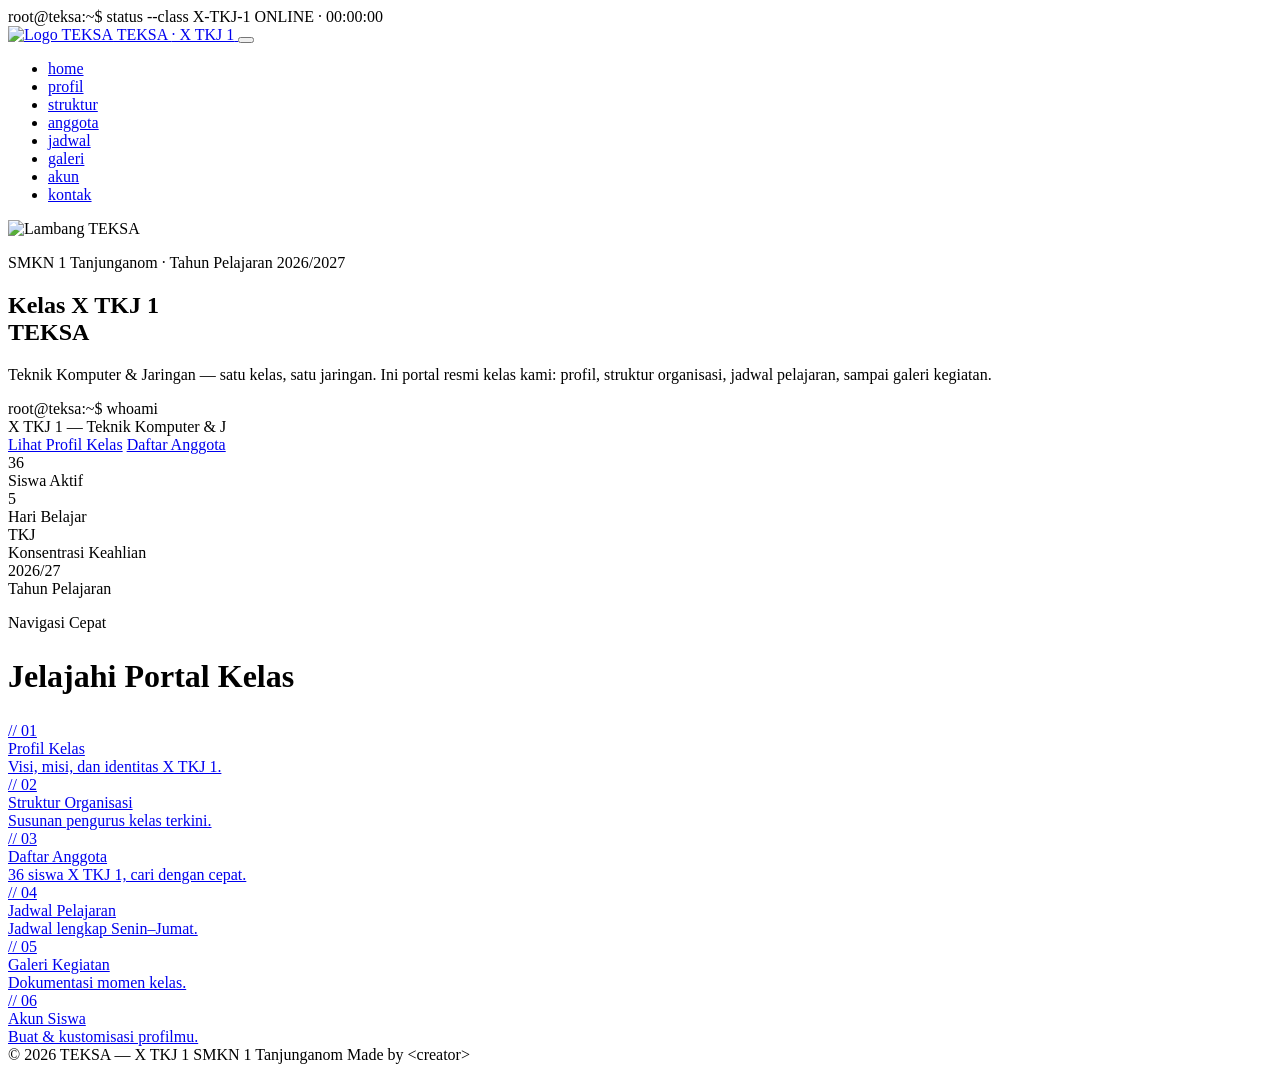
==== index.html @ 89ef9c3f "Add files via upload" ====
<!DOCTYPE html>
<html lang="id">
<head>
  <meta charset="UTF-8">
  <meta name="viewport" content="width=device-width, initial-scale=1.0">
  <title>TEKSA — X TKJ 1</title>
  <meta name="description" content="Situs resmi kelas X TKJ 1 (TEKSA) SMKN 1 Tanjunganom.">
  <link rel="icon" href="assets/logo.png">
  <link rel="stylesheet" href="css/style.css">
  <link rel="stylesheet" href="css/home.css">
</head>
<body>

  <div class="statusbar">
    <div class="statusbar__inner">
      <span class="statusbar__prompt">root@teksa:~$ status --class X-TKJ-1</span>
      <span class="statusbar__ping"><span class="statusbar__dot"></span> ONLINE · <span data-clock>00:00:00</span></span>
    </div>
  </div>

  <nav class="navbar">
    <div class="navbar__inner">
      <a href="index.html" class="navbar__brand">
        <img src="assets/logo.png" alt="Logo TEKSA">
        TEKSA <span>· X TKJ 1</span>
      </a>
      <button class="navbar__toggle" aria-label="Buka menu" aria-expanded="false">
        <span></span><span></span><span></span>
      </button>
      <ul class="navbar__links">
        <li><a href="index.html" class="navbar__link">home</a></li>
        <li><a href="profil.html" class="navbar__link">profil</a></li>
        <li><a href="struktur.html" class="navbar__link">struktur</a></li>
        <li><a href="anggota.html" class="navbar__link">anggota</a></li>
        <li><a href="jadwal.html" class="navbar__link">jadwal</a></li>
        <li><a href="galeri.html" class="navbar__link">galeri</a></li>
        <li><a href="akun.html" class="navbar__link">akun</a></li>
        <li><a href="kontak.html" class="navbar__link">kontak</a></li>
      </ul>
    </div>
  </nav>

  <main>
    <section class="hero container">
      <img src="assets/logo.png" alt="Lambang TEKSA" class="hero__shield">
      <p class="eyebrow">SMKN 1 Tanjunganom · Tahun Pelajaran 2026/2027</p>
      <h1 class="hero__title">Kelas <span class="accent">X TKJ 1</span><br>TEKSA</h1>
      <p class="page-sub mt-16">Teknik Komputer &amp; Jaringan — satu kelas, satu jaringan. Ini portal resmi kelas kami: profil, struktur organisasi, jadwal pelajaran, sampai galeri kegiatan.</p>

      <div class="hero__terminal">
        <div class="hero__terminal-bar">
          <span class="hero__terminal-dot"></span>
          <span class="hero__terminal-dot"></span>
          <span class="hero__terminal-dot"></span>
        </div>
        <div class="hero__terminal-body" id="typedTerminal"></div>
      </div>

      <div class="hero__actions btn-row">
        <a href="profil.html" class="btn btn--primary">Lihat Profil Kelas</a>
        <a href="anggota.html" class="btn">Daftar Anggota</a>
      </div>
    </section>

    <section class="stats container">
      <div class="stats__grid">
        <div class="stat">
          <div class="stat__value">36</div>
          <div class="stat__label">Siswa Aktif</div>
        </div>
        <div class="stat">
          <div class="stat__value">5</div>
          <div class="stat__label">Hari Belajar</div>
        </div>
        <div class="stat">
          <div class="stat__value">TKJ</div>
          <div class="stat__label">Konsentrasi Keahlian</div>
        </div>
        <div class="stat">
          <div class="stat__value">2026/27</div>
          <div class="stat__label">Tahun Pelajaran</div>
        </div>
      </div>
    </section>

    <section class="section container">
      <div class="section-head">
        <p class="eyebrow">Navigasi Cepat</p>
        <h2 class="page-title" style="font-size: clamp(24px, 4vw, 32px);">Jelajahi Portal Kelas</h2>
      </div>
      <div class="quicklinks">
        <a href="profil.html" class="panel panel--interactive quicklink">
          <div class="quicklink__icon">// 01</div>
          <div class="quicklink__title">Profil Kelas</div>
          <div class="quicklink__desc">Visi, misi, dan identitas X TKJ 1.</div>
        </a>
        <a href="struktur.html" class="panel panel--interactive quicklink">
          <div class="quicklink__icon">// 02</div>
          <div class="quicklink__title">Struktur Organisasi</div>
          <div class="quicklink__desc">Susunan pengurus kelas terkini.</div>
        </a>
        <a href="anggota.html" class="panel panel--interactive quicklink">
          <div class="quicklink__icon">// 03</div>
          <div class="quicklink__title">Daftar Anggota</div>
          <div class="quicklink__desc">36 siswa X TKJ 1, cari dengan cepat.</div>
        </a>
        <a href="jadwal.html" class="panel panel--interactive quicklink">
          <div class="quicklink__icon">// 04</div>
          <div class="quicklink__title">Jadwal Pelajaran</div>
          <div class="quicklink__desc">Jadwal lengkap Senin–Jumat.</div>
        </a>
        <a href="galeri.html" class="panel panel--interactive quicklink">
          <div class="quicklink__icon">// 05</div>
          <div class="quicklink__title">Galeri Kegiatan</div>
          <div class="quicklink__desc">Dokumentasi momen kelas.</div>
        </a>
        <a href="akun.html" class="panel panel--interactive quicklink">
          <div class="quicklink__icon">// 06</div>
          <div class="quicklink__title">Akun Siswa</div>
          <div class="quicklink__desc">Buat &amp; kustomisasi profilmu.</div>
        </a>
      </div>
    </section>
  </main>

  <footer class="footer">
    <div class="footer__inner">
      <span>&copy; 2026 TEKSA — X TKJ 1 SMKN 1 Tanjunganom</span>
      <span>Made by <span class="footer__creator">&lt;creator&gt;</span></span>
    </div>
  </footer>

  <script src="js/main.js"></script>
  <script>
    // Typing effect terminal hero
    const lines = [
      { prompt: 'root@teksa:~$ ', text: 'whoami' },
      { prompt: '', text: 'X TKJ 1 — Teknik Komputer & Jaringan' },
      { prompt: 'root@teksa:~$ ', text: 'ping kekompakan.kelas' },
      { prompt: '', text: '36 siswa terhubung. 0% packet loss.' },
    ];
    const el = document.getElementById('typedTerminal');
    let li = 0, ci = 0;

    function typeLine() {
      if (li >= lines.length) return;
      const current = lines[li];
      const div = document.createElement('div');
      div.className = 'line';
      const promptSpan = document.createElement('span');
      promptSpan.className = 'prompt';
      promptSpan.textContent = current.prompt;
      const typedSpan = document.createElement('span');
      typedSpan.className = 'typed';
      div.appendChild(promptSpan);
      div.appendChild(typedSpan);
      el.appendChild(div);

      function typeChar() {
        if (ci < current.text.length) {
          typedSpan.textContent += current.text[ci];
          ci++;
          setTimeout(typeChar, 28);
        } else {
          ci = 0;
          li++;
          setTimeout(typeLine, 350);
        }
      }
      typeChar();
    }
    typeLine();
  </script>
</body>
</html>
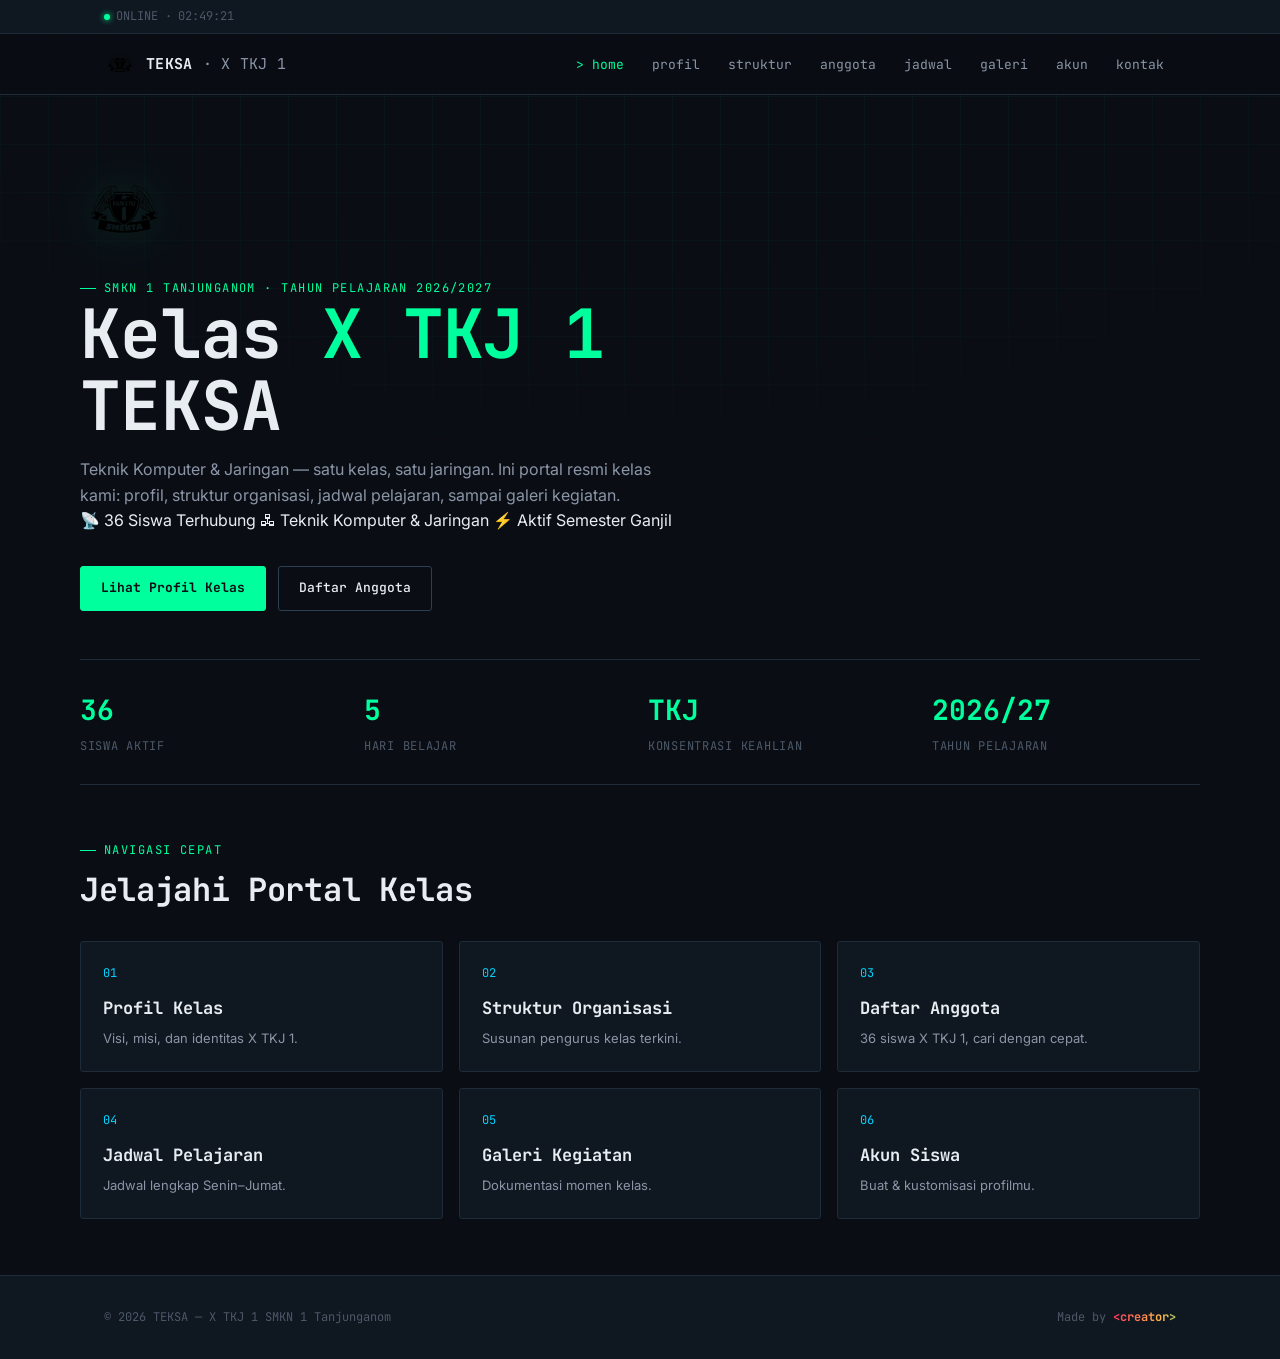
==== commit 0018c4a7: "Add files via upload" ====
--- a/index.html
+++ b/index.html
@@ -13,7 +13,6 @@
 
   <div class="statusbar">
     <div class="statusbar__inner">
-      <span class="statusbar__prompt">root@teksa:~$ status --class X-TKJ-1</span>
       <span class="statusbar__ping"><span class="statusbar__dot"></span> ONLINE · <span data-clock>00:00:00</span></span>
     </div>
   </div>
@@ -21,7 +20,7 @@
   <nav class="navbar">
     <div class="navbar__inner">
       <a href="index.html" class="navbar__brand">
-        <img src="assets/logo.png" alt="Logo TEKSA">
+        <span class="navbar__brand-badge"><img src="assets/logo.png" alt="Logo TEKSA"></span>
         TEKSA <span>· X TKJ 1</span>
       </a>
       <button class="navbar__toggle" aria-label="Buka menu" aria-expanded="false">
@@ -42,18 +41,17 @@
 
   <main>
     <section class="hero container">
-      <img src="assets/logo.png" alt="Lambang TEKSA" class="hero__shield">
+      <div class="hero__badge">
+        <img src="assets/logo.png" alt="Lambang TEKSA" class="hero__shield">
+      </div>
       <p class="eyebrow">SMKN 1 Tanjunganom · Tahun Pelajaran 2026/2027</p>
       <h1 class="hero__title">Kelas <span class="accent">X TKJ 1</span><br>TEKSA</h1>
       <p class="page-sub mt-16">Teknik Komputer &amp; Jaringan — satu kelas, satu jaringan. Ini portal resmi kelas kami: profil, struktur organisasi, jadwal pelajaran, sampai galeri kegiatan.</p>
 
-      <div class="hero__terminal">
-        <div class="hero__terminal-bar">
-          <span class="hero__terminal-dot"></span>
-          <span class="hero__terminal-dot"></span>
-          <span class="hero__terminal-dot"></span>
-        </div>
-        <div class="hero__terminal-body" id="typedTerminal"></div>
+      <div class="hero__pills">
+        <span class="hero__pill">📡 36 Siswa Terhubung</span>
+        <span class="hero__pill">🖧 Teknik Komputer &amp; Jaringan</span>
+        <span class="hero__pill">⚡ Aktif Semester Ganjil</span>
       </div>
 
       <div class="hero__actions btn-row">
@@ -90,32 +88,32 @@
       </div>
       <div class="quicklinks">
         <a href="profil.html" class="panel panel--interactive quicklink">
-          <div class="quicklink__icon">// 01</div>
+          <div class="quicklink__icon">01</div>
           <div class="quicklink__title">Profil Kelas</div>
           <div class="quicklink__desc">Visi, misi, dan identitas X TKJ 1.</div>
         </a>
         <a href="struktur.html" class="panel panel--interactive quicklink">
-          <div class="quicklink__icon">// 02</div>
+          <div class="quicklink__icon">02</div>
           <div class="quicklink__title">Struktur Organisasi</div>
           <div class="quicklink__desc">Susunan pengurus kelas terkini.</div>
         </a>
         <a href="anggota.html" class="panel panel--interactive quicklink">
-          <div class="quicklink__icon">// 03</div>
+          <div class="quicklink__icon">03</div>
           <div class="quicklink__title">Daftar Anggota</div>
           <div class="quicklink__desc">36 siswa X TKJ 1, cari dengan cepat.</div>
         </a>
         <a href="jadwal.html" class="panel panel--interactive quicklink">
-          <div class="quicklink__icon">// 04</div>
+          <div class="quicklink__icon">04</div>
           <div class="quicklink__title">Jadwal Pelajaran</div>
           <div class="quicklink__desc">Jadwal lengkap Senin–Jumat.</div>
         </a>
         <a href="galeri.html" class="panel panel--interactive quicklink">
-          <div class="quicklink__icon">// 05</div>
+          <div class="quicklink__icon">05</div>
           <div class="quicklink__title">Galeri Kegiatan</div>
           <div class="quicklink__desc">Dokumentasi momen kelas.</div>
         </a>
         <a href="akun.html" class="panel panel--interactive quicklink">
-          <div class="quicklink__icon">// 06</div>
+          <div class="quicklink__icon">06</div>
           <div class="quicklink__title">Akun Siswa</div>
           <div class="quicklink__desc">Buat &amp; kustomisasi profilmu.</div>
         </a>
@@ -131,45 +129,5 @@
   </footer>
 
   <script src="js/main.js"></script>
-  <script>
-    // Typing effect terminal hero
-    const lines = [
-      { prompt: 'root@teksa:~$ ', text: 'whoami' },
-      { prompt: '', text: 'X TKJ 1 — Teknik Komputer & Jaringan' },
-      { prompt: 'root@teksa:~$ ', text: 'ping kekompakan.kelas' },
-      { prompt: '', text: '36 siswa terhubung. 0% packet loss.' },
-    ];
-    const el = document.getElementById('typedTerminal');
-    let li = 0, ci = 0;
-
-    function typeLine() {
-      if (li >= lines.length) return;
-      const current = lines[li];
-      const div = document.createElement('div');
-      div.className = 'line';
-      const promptSpan = document.createElement('span');
-      promptSpan.className = 'prompt';
-      promptSpan.textContent = current.prompt;
-      const typedSpan = document.createElement('span');
-      typedSpan.className = 'typed';
-      div.appendChild(promptSpan);
-      div.appendChild(typedSpan);
-      el.appendChild(div);
-
-      function typeChar() {
-        if (ci < current.text.length) {
-          typedSpan.textContent += current.text[ci];
-          ci++;
-          setTimeout(typeChar, 28);
-        } else {
-          ci = 0;
-          li++;
-          setTimeout(typeLine, 350);
-        }
-      }
-      typeChar();
-    }
-    typeLine();
-  </script>
 </body>
 </html>
--- a/css/style.css
+++ b/css/style.css
@@ -0,0 +1,504 @@
+/* ============================================
+   TEKSA — X TKJ 1 · Global Stylesheet
+   Konsep: Network Operations Center / Terminal
+   ============================================ */
+
+@import url('https://fonts.googleapis.com/css2?family=JetBrains+Mono:ital,wght@0,400;0,500;0,700;0,800;1,400&family=Inter:wght@400;500;600;700&display=swap');
+
+:root {
+  /* Palette */
+  --bg: #0a0e14;
+  --surface: #0f1720;
+  --surface-raised: #141e29;
+  --border: #1e2b38;
+  --border-bright: #2a3f52;
+
+  --accent-green: #00ff9d;
+  --accent-green-dim: #00b876;
+  --accent-cyan: #00d4ff;
+  --accent-red: #ff3860;
+  --accent-amber: #ffb347;
+
+  --text-primary: #e8edf2;
+  --text-secondary: #8b95a7;
+  --text-dim: #4d5868;
+
+  --font-display: 'JetBrains Mono', monospace;
+  --font-body: 'Inter', sans-serif;
+  --font-mono: 'JetBrains Mono', monospace;
+
+  --radius: 3px;
+  --max-width: 1120px;
+}
+
+* {
+  margin: 0;
+  padding: 0;
+  box-sizing: border-box;
+}
+
+html {
+  scroll-behavior: smooth;
+}
+
+body {
+  background: var(--bg);
+  color: var(--text-primary);
+  font-family: var(--font-body);
+  line-height: 1.6;
+  min-height: 100vh;
+  display: flex;
+  flex-direction: column;
+  position: relative;
+  overflow-x: hidden;
+}
+
+/* Ambient grid background */
+body::before {
+  content: '';
+  position: fixed;
+  inset: 0;
+  background-image:
+    linear-gradient(rgba(0, 255, 157, 0.035) 1px, transparent 1px),
+    linear-gradient(90deg, rgba(0, 255, 157, 0.035) 1px, transparent 1px);
+  background-size: 48px 48px;
+  pointer-events: none;
+  z-index: 0;
+  mask-image: radial-gradient(ellipse 80% 60% at 50% 0%, black 40%, transparent 100%);
+}
+
+main {
+  flex: 1;
+  position: relative;
+  z-index: 1;
+}
+
+a {
+  color: inherit;
+  text-decoration: none;
+}
+
+img {
+  max-width: 100%;
+  display: block;
+}
+
+ul {
+  list-style: none;
+}
+
+button, input, textarea, select {
+  font-family: inherit;
+}
+
+::selection {
+  background: var(--accent-green);
+  color: var(--bg);
+}
+
+/* Focus visibility */
+a:focus-visible,
+button:focus-visible,
+input:focus-visible,
+textarea:focus-visible {
+  outline: 2px solid var(--accent-cyan);
+  outline-offset: 2px;
+}
+
+@media (prefers-reduced-motion: reduce) {
+  *, *::before, *::after {
+    animation-duration: 0.01ms !important;
+    animation-iteration-count: 1 !important;
+    transition-duration: 0.01ms !important;
+    scroll-behavior: auto !important;
+  }
+}
+
+.container {
+  max-width: var(--max-width);
+  margin: 0 auto;
+  padding: 0 24px;
+}
+
+/* ============================================
+   Status bar (terminal prompt strip)
+   ============================================ */
+.statusbar {
+  border-bottom: 1px solid var(--border);
+  background: var(--surface);
+  font-family: var(--font-mono);
+  font-size: 12px;
+  color: var(--text-dim);
+  position: relative;
+  z-index: 2;
+}
+
+.statusbar__inner {
+  max-width: var(--max-width);
+  margin: 0 auto;
+  padding: 7px 24px;
+  display: flex;
+  align-items: center;
+  justify-content: space-between;
+  gap: 16px;
+  flex-wrap: wrap;
+}
+
+.statusbar__prompt {
+  color: var(--accent-green-dim);
+  white-space: nowrap;
+}
+
+.statusbar__ping {
+  display: flex;
+  align-items: center;
+  gap: 6px;
+  color: var(--text-dim);
+  white-space: nowrap;
+}
+
+.statusbar__dot {
+  width: 6px;
+  height: 6px;
+  border-radius: 50%;
+  background: var(--accent-green);
+  box-shadow: 0 0 6px var(--accent-green);
+  animation: pulse 2s ease-in-out infinite;
+}
+
+@keyframes pulse {
+  0%, 100% { opacity: 1; }
+  50% { opacity: 0.4; }
+}
+
+/* ============================================
+   Navbar
+   ============================================ */
+.navbar {
+  position: sticky;
+  top: 0;
+  z-index: 50;
+  background: rgba(10, 14, 20, 0.88);
+  backdrop-filter: blur(10px);
+  border-bottom: 1px solid var(--border);
+}
+
+.navbar__inner {
+  max-width: var(--max-width);
+  margin: 0 auto;
+  padding: 14px 24px;
+  display: flex;
+  align-items: center;
+  justify-content: space-between;
+  gap: 20px;
+}
+
+.navbar__brand {
+  display: flex;
+  align-items: center;
+  gap: 10px;
+  font-family: var(--font-display);
+  font-weight: 700;
+  font-size: 15px;
+  letter-spacing: 0.02em;
+}
+
+.navbar__brand img {
+  width: 32px;
+  height: 32px;
+  object-fit: contain;
+}
+
+.navbar__brand span {
+  color: var(--text-secondary);
+  font-weight: 400;
+}
+
+.navbar__links {
+  display: flex;
+  align-items: center;
+  gap: 4px;
+}
+
+.navbar__link {
+  font-family: var(--font-mono);
+  font-size: 13px;
+  color: var(--text-secondary);
+  padding: 8px 12px;
+  border-radius: var(--radius);
+  transition: color 0.15s ease, background 0.15s ease;
+  white-space: nowrap;
+}
+
+.navbar__link:hover {
+  color: var(--accent-green);
+  background: rgba(0, 255, 157, 0.06);
+}
+
+.navbar__link.is-active {
+  color: var(--accent-green);
+}
+
+.navbar__link.is-active::before {
+  content: '> ';
+}
+
+.navbar__toggle {
+  display: none;
+  flex-direction: column;
+  gap: 4px;
+  background: none;
+  border: none;
+  cursor: pointer;
+  padding: 8px;
+}
+
+.navbar__toggle span {
+  width: 20px;
+  height: 2px;
+  background: var(--accent-green);
+  transition: transform 0.2s ease, opacity 0.2s ease;
+}
+
+@media (max-width: 860px) {
+  .navbar__toggle {
+    display: flex;
+  }
+
+  .navbar__links {
+    position: absolute;
+    top: 100%;
+    left: 0;
+    right: 0;
+    background: var(--surface);
+    border-bottom: 1px solid var(--border);
+    flex-direction: column;
+    align-items: stretch;
+    padding: 8px;
+    gap: 2px;
+    display: none;
+  }
+
+  .navbar__links.is-open {
+    display: flex;
+  }
+
+  .navbar__link {
+    padding: 12px 14px;
+  }
+}
+
+/* ============================================
+   Typography helpers
+   ============================================ */
+.eyebrow {
+  font-family: var(--font-mono);
+  font-size: 12px;
+  letter-spacing: 0.12em;
+  text-transform: uppercase;
+  color: var(--accent-green);
+  display: flex;
+  align-items: center;
+  gap: 8px;
+}
+
+.eyebrow::before {
+  content: '';
+  width: 16px;
+  height: 1px;
+  background: var(--accent-green);
+}
+
+h1, h2, h3, h4 {
+  font-family: var(--font-display);
+  font-weight: 700;
+  line-height: 1.15;
+  letter-spacing: -0.01em;
+}
+
+.page-title {
+  font-size: clamp(28px, 5vw, 44px);
+  margin: 12px 0 8px;
+}
+
+.page-sub {
+  color: var(--text-secondary);
+  font-size: 16px;
+  max-width: 60ch;
+}
+
+.section {
+  padding: 56px 0;
+  position: relative;
+  z-index: 1;
+}
+
+.section-head {
+  margin-bottom: 32px;
+}
+
+/* ============================================
+   Cards / panels
+   ============================================ */
+.panel {
+  background: var(--surface);
+  border: 1px solid var(--border);
+  border-radius: var(--radius);
+  padding: 24px;
+}
+
+.panel--interactive {
+  transition: border-color 0.2s ease, transform 0.2s ease;
+}
+
+.panel--interactive:hover {
+  border-color: var(--border-bright);
+  transform: translateY(-2px);
+}
+
+/* ============================================
+   Buttons
+   ============================================ */
+.btn {
+  display: inline-flex;
+  align-items: center;
+  gap: 8px;
+  font-family: var(--font-mono);
+  font-size: 13px;
+  font-weight: 500;
+  padding: 11px 20px;
+  border-radius: var(--radius);
+  border: 1px solid var(--border-bright);
+  background: transparent;
+  color: var(--text-primary);
+  cursor: pointer;
+  transition: all 0.15s ease;
+  white-space: nowrap;
+}
+
+.btn:hover {
+  border-color: var(--accent-green);
+  color: var(--accent-green);
+}
+
+.btn--primary {
+  background: var(--accent-green);
+  border-color: var(--accent-green);
+  color: var(--bg);
+  font-weight: 700;
+}
+
+.btn--primary:hover {
+  background: var(--accent-cyan);
+  border-color: var(--accent-cyan);
+  color: var(--bg);
+}
+
+.btn-row {
+  display: flex;
+  gap: 12px;
+  flex-wrap: wrap;
+}
+
+/* ============================================
+   Badges
+   ============================================ */
+.badge {
+  display: inline-block;
+  font-family: var(--font-mono);
+  font-size: 11px;
+  padding: 3px 9px;
+  border-radius: 999px;
+  border: 1px solid var(--border-bright);
+  color: var(--text-secondary);
+}
+
+.badge--green {
+  border-color: var(--accent-green-dim);
+  color: var(--accent-green);
+}
+
+.badge--cyan {
+  border-color: var(--accent-cyan);
+  color: var(--accent-cyan);
+}
+
+/* ============================================
+   Footer
+   ============================================ */
+.footer {
+  border-top: 1px solid var(--border);
+  background: var(--surface);
+  padding: 32px 0;
+  position: relative;
+  z-index: 1;
+}
+
+.footer__inner {
+  max-width: var(--max-width);
+  margin: 0 auto;
+  padding: 0 24px;
+  display: flex;
+  align-items: center;
+  justify-content: space-between;
+  flex-wrap: wrap;
+  gap: 12px;
+  font-family: var(--font-mono);
+  font-size: 12px;
+  color: var(--text-dim);
+}
+
+.footer__creator {
+  font-weight: 700;
+  background: linear-gradient(90deg, #ff3860, #ffb347, #00ff9d, #00d4ff, #ff3860);
+  background-size: 300% auto;
+  -webkit-background-clip: text;
+  background-clip: text;
+  color: transparent;
+  animation: rgb-flow 4s linear infinite;
+}
+
+@keyframes rgb-flow {
+  0% { background-position: 0% center; }
+  100% { background-position: 300% center; }
+}
+
+@media (prefers-reduced-motion: reduce) {
+  .footer__creator {
+    animation: none;
+    background: none;
+    -webkit-text-fill-color: initial;
+    color: var(--accent-green);
+  }
+}
+
+/* ============================================
+   Utility
+   ============================================ */
+.text-center { text-align: center; }
+.mt-8 { margin-top: 8px; }
+.mt-16 { margin-top: 16px; }
+.mt-24 { margin-top: 24px; }
+.mt-32 { margin-top: 32px; }
+
+.divider {
+  height: 1px;
+  background: var(--border);
+  border: none;
+  margin: 32px 0;
+}
+
+.grid {
+  display: grid;
+  gap: 16px;
+}
+
+.empty-state {
+  text-align: center;
+  padding: 48px 24px;
+  color: var(--text-secondary);
+  font-family: var(--font-mono);
+  font-size: 13px;
+  border: 1px dashed var(--border-bright);
+  border-radius: var(--radius);
+}
--- a/css/home.css
+++ b/css/home.css
@@ -0,0 +1,171 @@
+/* ============================================
+   Home page
+   ============================================ */
+
+.hero {
+  padding: 72px 0 48px;
+  position: relative;
+}
+
+.hero__shield {
+  width: 88px;
+  height: 88px;
+  object-fit: contain;
+  margin-bottom: 24px;
+  filter: drop-shadow(0 0 24px rgba(0, 255, 157, 0.15));
+}
+
+.hero__title {
+  font-size: clamp(36px, 7vw, 68px);
+  line-height: 1.05;
+}
+
+.hero__title .accent {
+  color: var(--accent-green);
+}
+
+.hero__terminal {
+  margin-top: 28px;
+  max-width: 620px;
+  background: var(--surface);
+  border: 1px solid var(--border);
+  border-radius: var(--radius);
+  overflow: hidden;
+}
+
+.hero__terminal-bar {
+  display: flex;
+  align-items: center;
+  gap: 6px;
+  padding: 9px 12px;
+  background: var(--surface-raised);
+  border-bottom: 1px solid var(--border);
+}
+
+.hero__terminal-dot {
+  width: 9px;
+  height: 9px;
+  border-radius: 50%;
+}
+.hero__terminal-dot:nth-child(1) { background: #ff5f57; }
+.hero__terminal-dot:nth-child(2) { background: #febc2e; }
+.hero__terminal-dot:nth-child(3) { background: #28c840; }
+
+.hero__terminal-body {
+  padding: 16px 18px;
+  font-family: var(--font-mono);
+  font-size: 13px;
+  color: var(--text-secondary);
+  min-height: 90px;
+}
+
+.hero__terminal-body .line {
+  margin-bottom: 6px;
+}
+
+.hero__terminal-body .prompt {
+  color: var(--accent-green);
+}
+
+.hero__terminal-body .typed {
+  color: var(--text-primary);
+}
+
+.hero__terminal-body .cursor {
+  display: inline-block;
+  width: 7px;
+  height: 14px;
+  background: var(--accent-green);
+  margin-left: 2px;
+  vertical-align: middle;
+  animation: blink 1s step-end infinite;
+}
+
+@keyframes blink {
+  0%, 49% { opacity: 1; }
+  50%, 100% { opacity: 0; }
+}
+
+.hero__actions {
+  margin-top: 32px;
+}
+
+/* Stats strip */
+.stats {
+  border-top: 1px solid var(--border);
+  border-bottom: 1px solid var(--border);
+  padding: 28px 0;
+}
+
+.stats__grid {
+  display: grid;
+  grid-template-columns: repeat(4, 1fr);
+  gap: 16px;
+}
+
+.stat {
+  font-family: var(--font-mono);
+}
+
+.stat__value {
+  font-size: 28px;
+  font-weight: 700;
+  color: var(--accent-green);
+}
+
+.stat__label {
+  font-size: 12px;
+  color: var(--text-dim);
+  text-transform: uppercase;
+  letter-spacing: 0.06em;
+  margin-top: 4px;
+}
+
+@media (max-width: 720px) {
+  .stats__grid {
+    grid-template-columns: repeat(2, 1fr);
+  }
+}
+
+/* Quick links grid */
+.quicklinks {
+  display: grid;
+  grid-template-columns: repeat(3, 1fr);
+  gap: 16px;
+}
+
+.quicklink {
+  display: block;
+  padding: 22px;
+}
+
+.quicklink__icon {
+  font-family: var(--font-mono);
+  font-size: 12px;
+  color: var(--accent-cyan);
+  margin-bottom: 12px;
+}
+
+.quicklink__title {
+  font-family: var(--font-display);
+  font-size: 17px;
+  font-weight: 700;
+  margin-bottom: 6px;
+}
+
+.quicklink__desc {
+  font-size: 13px;
+  color: var(--text-secondary);
+}
+
+@media (max-width: 860px) {
+  .quicklinks {
+    grid-template-columns: repeat(2, 1fr);
+  }
+}
+
+@media (max-width: 560px) {
+  .quicklinks {
+    grid-template-columns: 1fr;
+  }
+}
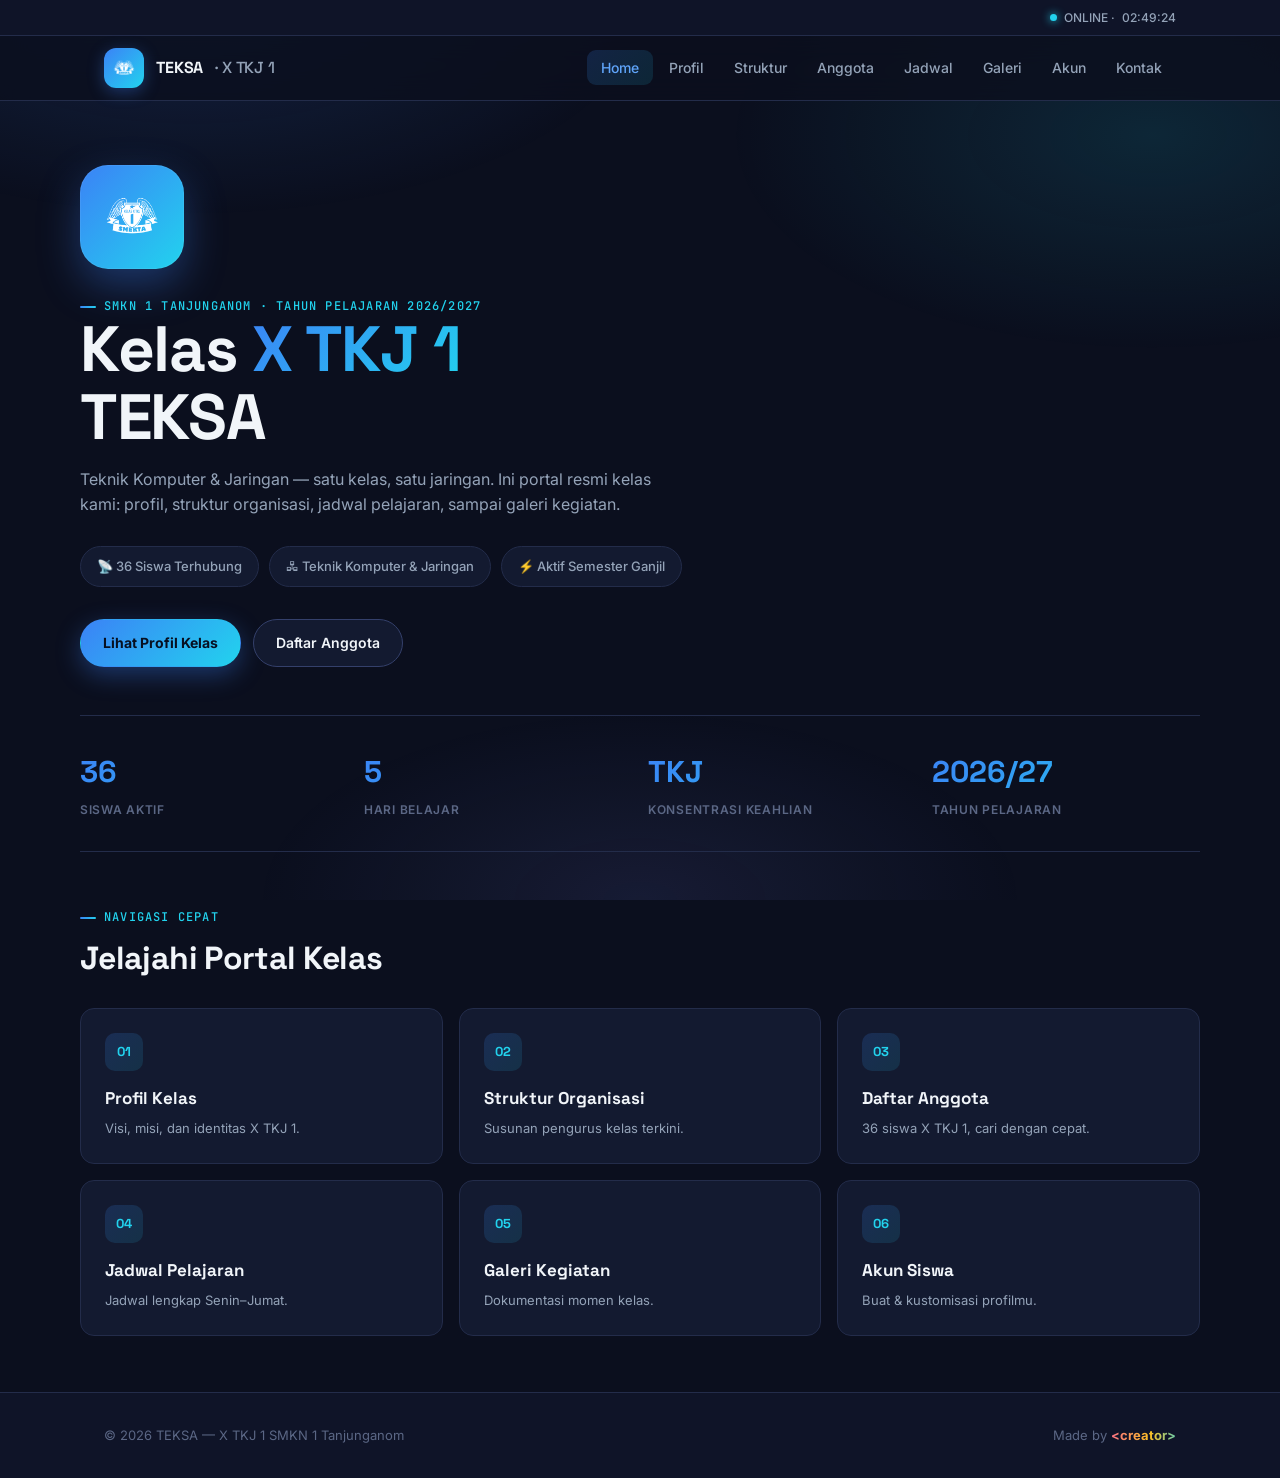
==== commit 40aa9721: "Add files via upload" ====
--- a/index.html
+++ b/index.html
@@ -40,13 +40,13 @@
   </nav>
 
   <main>
-    <section class="hero container">
+    <section class="hero container hero--center">
       <div class="hero__badge">
         <img src="assets/logo.png" alt="Lambang TEKSA" class="hero__shield">
       </div>
-      <p class="eyebrow">SMKN 1 Tanjunganom · Tahun Pelajaran 2026/2027</p>
+      <p class="eyebrow eyebrow--center">SMKN 1 Tanjunganom · Tahun Pelajaran 2026/2027</p>
       <h1 class="hero__title">Kelas <span class="accent">X TKJ 1</span><br>TEKSA</h1>
-      <p class="page-sub mt-16">Teknik Komputer &amp; Jaringan — satu kelas, satu jaringan. Ini portal resmi kelas kami: profil, struktur organisasi, jadwal pelajaran, sampai galeri kegiatan.</p>
+      <p class="page-sub page-sub--center mt-16">Teknik Komputer &amp; Jaringan — satu kelas, satu jaringan. Ini portal resmi kelas kami: profil, struktur organisasi, jadwal pelajaran, sampai galeri kegiatan.</p>
 
       <div class="hero__pills">
         <span class="hero__pill">📡 36 Siswa Terhubung</span>
@@ -54,7 +54,7 @@
         <span class="hero__pill">⚡ Aktif Semester Ganjil</span>
       </div>
 
-      <div class="hero__actions btn-row">
+      <div class="hero__actions btn-row hero__actions--center">
         <a href="profil.html" class="btn btn--primary">Lihat Profil Kelas</a>
         <a href="anggota.html" class="btn">Daftar Anggota</a>
       </div>
--- a/css/style.css
+++ b/css/style.css
@@ -1,33 +1,40 @@
 /* ============================================
    TEKSA — X TKJ 1 · Global Stylesheet
-   Konsep: Network Operations Center / Terminal
-   ============================================ */
-
-@import url('https://fonts.googleapis.com/css2?family=JetBrains+Mono:ital,wght@0,400;0,500;0,700;0,800;1,400&family=Inter:wght@400;500;600;700&display=swap');
+   Konsep: Jaringan modern, dark + aksen biru elektrik/cyan
+   ============================================ */
+
+@import url('https://fonts.googleapis.com/css2?family=Space+Grotesk:wght@500;600;700;800&family=Inter:wght@400;500;600;700&family=JetBrains+Mono:wght@400;500;700&display=swap');
 
 :root {
   /* Palette */
-  --bg: #0a0e14;
-  --surface: #0f1720;
-  --surface-raised: #141e29;
-  --border: #1e2b38;
-  --border-bright: #2a3f52;
-
-  --accent-green: #00ff9d;
-  --accent-green-dim: #00b876;
-  --accent-cyan: #00d4ff;
-  --accent-red: #ff3860;
-  --accent-amber: #ffb347;
-
-  --text-primary: #e8edf2;
-  --text-secondary: #8b95a7;
-  --text-dim: #4d5868;
-
-  --font-display: 'JetBrains Mono', monospace;
+  --bg: #0b0f1e;
+  --bg-soft: #0f1428;
+  --surface: #131a30;
+  --surface-raised: #1a2340;
+  --border: #232c4a;
+  --border-bright: #34406b;
+
+  --accent-blue: #3b82f6;
+  --accent-blue-bright: #60a5fa;
+  --accent-cyan: #22d3ee;
+  --accent-violet: #818cf8;
+  --accent-red: #fb7185;
+  --accent-amber: #fbbf24;
+
+  --gradient-brand: linear-gradient(135deg, var(--accent-blue) 0%, var(--accent-cyan) 100%);
+  --gradient-brand-soft: linear-gradient(135deg, rgba(59, 130, 246, 0.18) 0%, rgba(34, 211, 238, 0.12) 100%);
+
+  --text-primary: #f1f5f9;
+  --text-secondary: #94a3b8;
+  --text-dim: #5b6785;
+
+  --font-display: 'Space Grotesk', 'Inter', sans-serif;
   --font-body: 'Inter', sans-serif;
   --font-mono: 'JetBrains Mono', monospace;
 
-  --radius: 3px;
+  --radius: 14px;
+  --radius-sm: 9px;
+  --radius-lg: 22px;
   --max-width: 1120px;
 }
 
@@ -53,18 +60,17 @@
   overflow-x: hidden;
 }
 
-/* Ambient grid background */
+/* Ambient background glow — lembut, bukan grid terminal */
 body::before {
   content: '';
   position: fixed;
   inset: 0;
-  background-image:
-    linear-gradient(rgba(0, 255, 157, 0.035) 1px, transparent 1px),
-    linear-gradient(90deg, rgba(0, 255, 157, 0.035) 1px, transparent 1px);
-  background-size: 48px 48px;
+  background:
+    radial-gradient(ellipse 60% 40% at 15% 0%, rgba(59, 130, 246, 0.16), transparent 60%),
+    radial-gradient(ellipse 55% 40% at 90% 15%, rgba(34, 211, 238, 0.12), transparent 60%),
+    radial-gradient(ellipse 50% 35% at 50% 100%, rgba(129, 140, 248, 0.10), transparent 60%);
   pointer-events: none;
   z-index: 0;
-  mask-image: radial-gradient(ellipse 80% 60% at 50% 0%, black 40%, transparent 100%);
 }
 
 main {
@@ -92,11 +98,10 @@
 }
 
 ::selection {
-  background: var(--accent-green);
-  color: var(--bg);
-}
-
-/* Focus visibility */
+  background: var(--accent-blue);
+  color: #ffffff;
+}
+
 a:focus-visible,
 button:focus-visible,
 input:focus-visible,
@@ -121,14 +126,11 @@
 }
 
 /* ============================================
-   Status bar (terminal prompt strip)
+   Status strip — ringkas, bukan baris command penuh
    ============================================ */
 .statusbar {
   border-bottom: 1px solid var(--border);
-  background: var(--surface);
-  font-family: var(--font-mono);
-  font-size: 12px;
-  color: var(--text-dim);
+  background: var(--bg-soft);
   position: relative;
   z-index: 2;
 }
@@ -136,39 +138,39 @@
 .statusbar__inner {
   max-width: var(--max-width);
   margin: 0 auto;
-  padding: 7px 24px;
-  display: flex;
-  align-items: center;
-  justify-content: space-between;
+  padding: 8px 24px;
+  display: flex;
+  align-items: center;
+  justify-content: flex-end;
   gap: 16px;
-  flex-wrap: wrap;
 }
 
 .statusbar__prompt {
-  color: var(--accent-green-dim);
+  display: none;
+}
+
+.statusbar__ping {
+  display: flex;
+  align-items: center;
+  gap: 7px;
+  color: var(--text-secondary);
+  font-size: 12px;
+  font-weight: 500;
   white-space: nowrap;
 }
 
-.statusbar__ping {
-  display: flex;
-  align-items: center;
-  gap: 6px;
-  color: var(--text-dim);
-  white-space: nowrap;
-}
-
 .statusbar__dot {
-  width: 6px;
-  height: 6px;
+  width: 7px;
+  height: 7px;
   border-radius: 50%;
-  background: var(--accent-green);
-  box-shadow: 0 0 6px var(--accent-green);
+  background: var(--accent-cyan);
+  box-shadow: 0 0 8px var(--accent-cyan);
   animation: pulse 2s ease-in-out infinite;
 }
 
 @keyframes pulse {
   0%, 100% { opacity: 1; }
-  50% { opacity: 0.4; }
+  50% { opacity: 0.45; }
 }
 
 /* ============================================
@@ -178,15 +180,15 @@
   position: sticky;
   top: 0;
   z-index: 50;
-  background: rgba(10, 14, 20, 0.88);
-  backdrop-filter: blur(10px);
+  background: rgba(11, 15, 30, 0.82);
+  backdrop-filter: blur(14px);
   border-bottom: 1px solid var(--border);
 }
 
 .navbar__inner {
   max-width: var(--max-width);
   margin: 0 auto;
-  padding: 14px 24px;
+  padding: 12px 24px;
   display: flex;
   align-items: center;
   justify-content: space-between;
@@ -196,51 +198,63 @@
 .navbar__brand {
   display: flex;
   align-items: center;
-  gap: 10px;
+  gap: 12px;
   font-family: var(--font-display);
   font-weight: 700;
-  font-size: 15px;
-  letter-spacing: 0.02em;
-}
-
-.navbar__brand img {
-  width: 32px;
-  height: 32px;
+  font-size: 16px;
+  letter-spacing: -0.01em;
+}
+
+.navbar__brand-badge {
+  width: 40px;
+  height: 40px;
+  border-radius: 12px;
+  background: var(--gradient-brand);
+  display: flex;
+  align-items: center;
+  justify-content: center;
+  flex-shrink: 0;
+  box-shadow: 0 4px 16px rgba(59, 130, 246, 0.35);
+}
+
+.navbar__brand-badge img {
+  width: 26px;
+  height: 26px;
   object-fit: contain;
+  filter: brightness(0) invert(1);
 }
 
 .navbar__brand span {
   color: var(--text-secondary);
-  font-weight: 400;
+  font-weight: 500;
 }
 
 .navbar__links {
   display: flex;
   align-items: center;
-  gap: 4px;
+  gap: 2px;
 }
 
 .navbar__link {
-  font-family: var(--font-mono);
-  font-size: 13px;
+  font-family: var(--font-body);
+  font-size: 14px;
+  font-weight: 500;
   color: var(--text-secondary);
-  padding: 8px 12px;
-  border-radius: var(--radius);
+  padding: 9px 14px;
+  border-radius: var(--radius-sm);
   transition: color 0.15s ease, background 0.15s ease;
   white-space: nowrap;
+  text-transform: capitalize;
 }
 
 .navbar__link:hover {
-  color: var(--accent-green);
-  background: rgba(0, 255, 157, 0.06);
+  color: var(--text-primary);
+  background: var(--surface);
 }
 
 .navbar__link.is-active {
-  color: var(--accent-green);
-}
-
-.navbar__link.is-active::before {
-  content: '> ';
+  color: var(--accent-blue-bright);
+  background: var(--gradient-brand-soft);
 }
 
 .navbar__toggle {
@@ -256,7 +270,8 @@
 .navbar__toggle span {
   width: 20px;
   height: 2px;
-  background: var(--accent-green);
+  border-radius: 2px;
+  background: var(--accent-cyan);
   transition: transform 0.2s ease, opacity 0.2s ease;
 }
 
@@ -270,11 +285,11 @@
     top: 100%;
     left: 0;
     right: 0;
-    background: var(--surface);
+    background: var(--bg-soft);
     border-bottom: 1px solid var(--border);
     flex-direction: column;
     align-items: stretch;
-    padding: 8px;
+    padding: 10px;
     gap: 2px;
     display: none;
   }
@@ -284,7 +299,7 @@
   }
 
   .navbar__link {
-    padding: 12px 14px;
+    padding: 13px 16px;
   }
 }
 
@@ -294,26 +309,28 @@
 .eyebrow {
   font-family: var(--font-mono);
   font-size: 12px;
-  letter-spacing: 0.12em;
+  letter-spacing: 0.1em;
   text-transform: uppercase;
-  color: var(--accent-green);
+  color: var(--accent-cyan);
   display: flex;
   align-items: center;
   gap: 8px;
+  font-weight: 500;
 }
 
 .eyebrow::before {
   content: '';
   width: 16px;
-  height: 1px;
-  background: var(--accent-green);
+  height: 2px;
+  border-radius: 2px;
+  background: var(--gradient-brand);
 }
 
 h1, h2, h3, h4 {
   font-family: var(--font-display);
   font-weight: 700;
   line-height: 1.15;
-  letter-spacing: -0.01em;
+  letter-spacing: -0.02em;
 }
 
 .page-title {
@@ -348,12 +365,13 @@
 }
 
 .panel--interactive {
-  transition: border-color 0.2s ease, transform 0.2s ease;
+  transition: border-color 0.2s ease, transform 0.2s ease, box-shadow 0.2s ease;
 }
 
 .panel--interactive:hover {
   border-color: var(--border-bright);
-  transform: translateY(-2px);
+  transform: translateY(-3px);
+  box-shadow: 0 12px 32px rgba(0, 0, 0, 0.28);
 }
 
 /* ============================================
@@ -363,35 +381,37 @@
   display: inline-flex;
   align-items: center;
   gap: 8px;
-  font-family: var(--font-mono);
-  font-size: 13px;
-  font-weight: 500;
-  padding: 11px 20px;
-  border-radius: var(--radius);
+  font-family: var(--font-body);
+  font-size: 14px;
+  font-weight: 600;
+  padding: 12px 22px;
+  border-radius: 999px;
   border: 1px solid var(--border-bright);
-  background: transparent;
+  background: var(--surface);
   color: var(--text-primary);
   cursor: pointer;
-  transition: all 0.15s ease;
+  transition: all 0.18s ease;
   white-space: nowrap;
 }
 
 .btn:hover {
-  border-color: var(--accent-green);
-  color: var(--accent-green);
+  border-color: var(--accent-blue-bright);
+  color: var(--accent-blue-bright);
+  transform: translateY(-1px);
 }
 
 .btn--primary {
-  background: var(--accent-green);
-  border-color: var(--accent-green);
-  color: var(--bg);
+  background: var(--gradient-brand);
+  border-color: transparent;
+  color: #071022;
   font-weight: 700;
+  box-shadow: 0 8px 24px rgba(59, 130, 246, 0.35);
 }
 
 .btn--primary:hover {
-  background: var(--accent-cyan);
-  border-color: var(--accent-cyan);
-  color: var(--bg);
+  color: #071022;
+  filter: brightness(1.08);
+  box-shadow: 0 10px 28px rgba(34, 211, 238, 0.4);
 }
 
 .btn-row {
@@ -405,22 +425,25 @@
    ============================================ */
 .badge {
   display: inline-block;
-  font-family: var(--font-mono);
-  font-size: 11px;
-  padding: 3px 9px;
+  font-family: var(--font-body);
+  font-size: 12px;
+  font-weight: 600;
+  padding: 4px 11px;
   border-radius: 999px;
   border: 1px solid var(--border-bright);
   color: var(--text-secondary);
 }
 
 .badge--green {
-  border-color: var(--accent-green-dim);
-  color: var(--accent-green);
+  border-color: transparent;
+  background: var(--gradient-brand-soft);
+  color: var(--accent-cyan);
 }
 
 .badge--cyan {
-  border-color: var(--accent-cyan);
-  color: var(--accent-cyan);
+  border-color: transparent;
+  background: var(--gradient-brand-soft);
+  color: var(--accent-blue-bright);
 }
 
 /* ============================================
@@ -428,7 +451,7 @@
    ============================================ */
 .footer {
   border-top: 1px solid var(--border);
-  background: var(--surface);
+  background: var(--bg-soft);
   padding: 32px 0;
   position: relative;
   z-index: 1;
@@ -443,19 +466,18 @@
   justify-content: space-between;
   flex-wrap: wrap;
   gap: 12px;
-  font-family: var(--font-mono);
-  font-size: 12px;
+  font-size: 13px;
   color: var(--text-dim);
 }
 
 .footer__creator {
   font-weight: 700;
-  background: linear-gradient(90deg, #ff3860, #ffb347, #00ff9d, #00d4ff, #ff3860);
+  background: linear-gradient(90deg, #fb7185, #fbbf24, #22d3ee, #3b82f6, #818cf8, #fb7185);
   background-size: 300% auto;
   -webkit-background-clip: text;
   background-clip: text;
   color: transparent;
-  animation: rgb-flow 4s linear infinite;
+  animation: rgb-flow 5s linear infinite;
 }
 
 @keyframes rgb-flow {
@@ -468,7 +490,7 @@
     animation: none;
     background: none;
     -webkit-text-fill-color: initial;
-    color: var(--accent-green);
+    color: var(--accent-cyan);
   }
 }
 
@@ -497,8 +519,7 @@
   text-align: center;
   padding: 48px 24px;
   color: var(--text-secondary);
-  font-family: var(--font-mono);
-  font-size: 13px;
+  font-size: 14px;
   border: 1px dashed var(--border-bright);
   border-radius: var(--radius);
 }
--- a/css/home.css
+++ b/css/home.css
@@ -3,87 +3,56 @@
    ============================================ */
 
 .hero {
-  padding: 72px 0 48px;
+  padding: 64px 0 48px;
   position: relative;
 }
 
+.hero__badge {
+  width: 104px;
+  height: 104px;
+  border-radius: 28px;
+  background: var(--gradient-brand);
+  display: flex;
+  align-items: center;
+  justify-content: center;
+  margin-bottom: 28px;
+  box-shadow: 0 16px 40px rgba(59, 130, 246, 0.35), 0 0 0 1px rgba(255,255,255,0.06) inset;
+}
+
 .hero__shield {
-  width: 88px;
-  height: 88px;
+  width: 66px;
+  height: 66px;
   object-fit: contain;
-  margin-bottom: 24px;
-  filter: drop-shadow(0 0 24px rgba(0, 255, 157, 0.15));
+  filter: brightness(0) invert(1);
 }
 
 .hero__title {
-  font-size: clamp(36px, 7vw, 68px);
+  font-size: clamp(36px, 7vw, 64px);
   line-height: 1.05;
 }
 
 .hero__title .accent {
-  color: var(--accent-green);
+  background: var(--gradient-brand);
+  -webkit-background-clip: text;
+  background-clip: text;
+  color: transparent;
 }
 
-.hero__terminal {
+.hero__pills {
+  display: flex;
+  flex-wrap: wrap;
+  gap: 10px;
   margin-top: 28px;
-  max-width: 620px;
+}
+
+.hero__pill {
+  font-size: 13px;
+  font-weight: 500;
+  padding: 9px 16px;
+  border-radius: 999px;
   background: var(--surface);
   border: 1px solid var(--border);
-  border-radius: var(--radius);
-  overflow: hidden;
-}
-
-.hero__terminal-bar {
-  display: flex;
-  align-items: center;
-  gap: 6px;
-  padding: 9px 12px;
-  background: var(--surface-raised);
-  border-bottom: 1px solid var(--border);
-}
-
-.hero__terminal-dot {
-  width: 9px;
-  height: 9px;
-  border-radius: 50%;
-}
-.hero__terminal-dot:nth-child(1) { background: #ff5f57; }
-.hero__terminal-dot:nth-child(2) { background: #febc2e; }
-.hero__terminal-dot:nth-child(3) { background: #28c840; }
-
-.hero__terminal-body {
-  padding: 16px 18px;
-  font-family: var(--font-mono);
-  font-size: 13px;
   color: var(--text-secondary);
-  min-height: 90px;
-}
-
-.hero__terminal-body .line {
-  margin-bottom: 6px;
-}
-
-.hero__terminal-body .prompt {
-  color: var(--accent-green);
-}
-
-.hero__terminal-body .typed {
-  color: var(--text-primary);
-}
-
-.hero__terminal-body .cursor {
-  display: inline-block;
-  width: 7px;
-  height: 14px;
-  background: var(--accent-green);
-  margin-left: 2px;
-  vertical-align: middle;
-  animation: blink 1s step-end infinite;
-}
-
-@keyframes blink {
-  0%, 49% { opacity: 1; }
-  50%, 100% { opacity: 0; }
 }
 
 .hero__actions {
@@ -94,7 +63,7 @@
 .stats {
   border-top: 1px solid var(--border);
   border-bottom: 1px solid var(--border);
-  padding: 28px 0;
+  padding: 32px 0;
 }
 
 .stats__grid {
@@ -104,13 +73,17 @@
 }
 
 .stat {
-  font-family: var(--font-mono);
+  text-align: left;
 }
 
 .stat__value {
-  font-size: 28px;
+  font-family: var(--font-display);
+  font-size: 30px;
   font-weight: 700;
-  color: var(--accent-green);
+  background: var(--gradient-brand);
+  -webkit-background-clip: text;
+  background-clip: text;
+  color: transparent;
 }
 
 .stat__label {
@@ -119,6 +92,7 @@
   text-transform: uppercase;
   letter-spacing: 0.06em;
   margin-top: 4px;
+  font-weight: 600;
 }
 
 @media (max-width: 720px) {
@@ -136,14 +110,40 @@
 
 .quicklink {
   display: block;
-  padding: 22px;
+  padding: 24px;
+  position: relative;
+  overflow: hidden;
+}
+
+.quicklink::before {
+  content: '';
+  position: absolute;
+  top: 0;
+  left: 0;
+  right: 0;
+  height: 3px;
+  background: var(--gradient-brand);
+  opacity: 0;
+  transition: opacity 0.2s ease;
+}
+
+.quicklink:hover::before {
+  opacity: 1;
 }
 
 .quicklink__icon {
-  font-family: var(--font-mono);
-  font-size: 12px;
+  width: 38px;
+  height: 38px;
+  border-radius: 10px;
+  background: var(--gradient-brand-soft);
+  display: flex;
+  align-items: center;
+  justify-content: center;
+  font-family: var(--font-display);
+  font-size: 13px;
+  font-weight: 700;
   color: var(--accent-cyan);
-  margin-bottom: 12px;
+  margin-bottom: 14px;
 }
 
 .quicklink__title {
